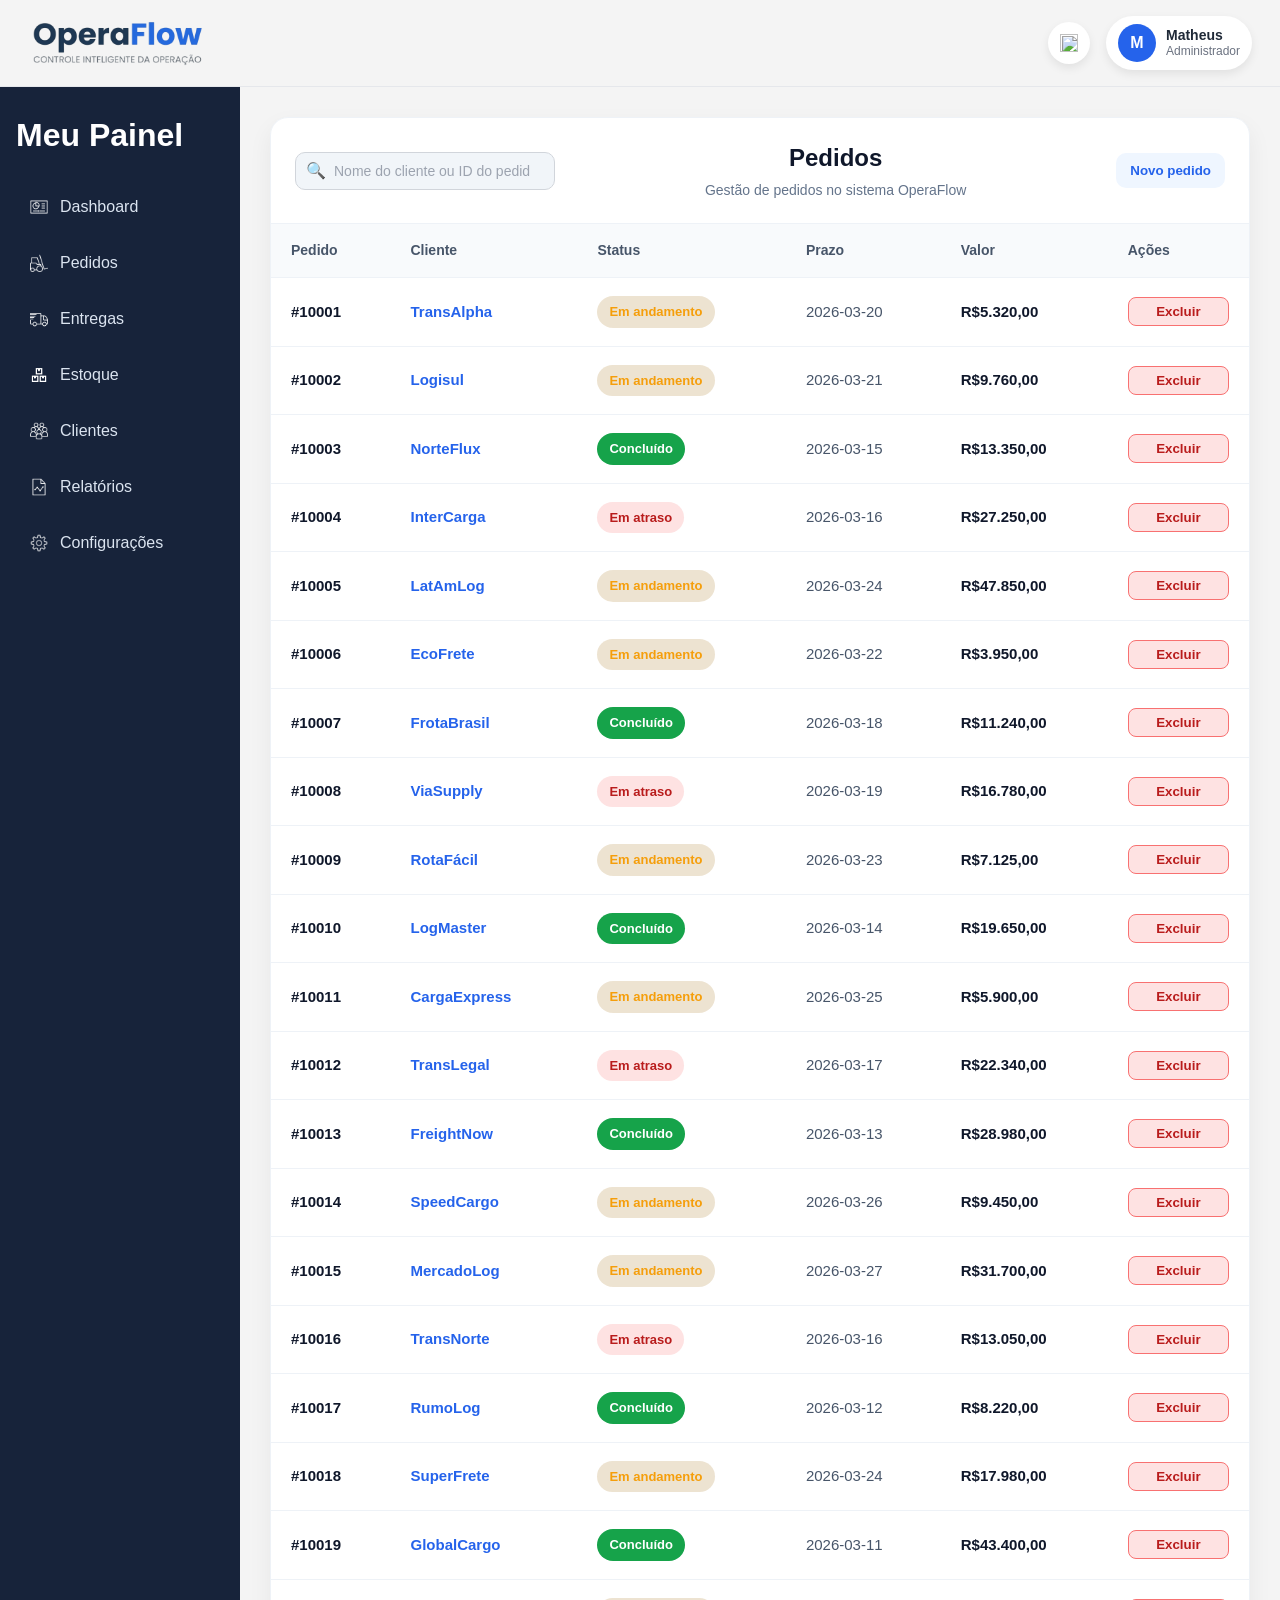
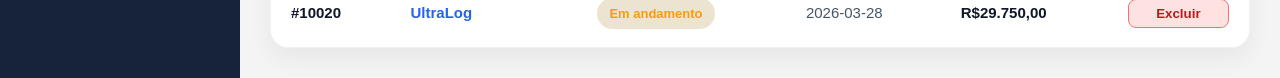
==== src/pages/pedidos.html @ 3db59c4e "primeiro commit" ====
﻿<!DOCTYPE html>
<html lang="pt-br">
<head>
  <meta charset="UTF-8">
  <meta name="viewport" content="width=device-width, initial-scale=1.0">
  <title>OperaFlow - Pedidos</title>
  <link rel="icon" type="image/x-icon" href="../assets/img/favicon.png">
  <link rel="stylesheet" href="../assets/css/style.css">
</head>
<body>

  <header class="cabecalho">
    <div class="logo">
      <img src="../assets/img/logo (1).png" alt="logo da empresa OperaFlow">
    </div>

    <div class="header-acoes">
      <button class="btn-icone" aria-label="Notificações">
        <img src="/img/icons8-alarmes-60.png" alt="">
      </button>

      <div class="usuario-box">
        <div class="usuario-avatar">M</div>
        <div class="usuario-info">
          <strong>Matheus</strong>
          <span>Administrador</span>
        </div>
      </div>
    </div>
  </header>

  <div class="dashboard">
    <aside class="dashboard-sidebar">
      <h2>Meu Painel</h2>
      <nav>
        <ul>
          <li><a href="./Dashboard.html"><img src="../assets/img/icons8-painel-de-controle-50.png" alt=""><span>Dashboard</span></a></li>
          <li><a href="./pedidos.html"><img src="../assets/img/icons8-empilhadeira-50 (1).png" alt=""><span>Pedidos</span></a></li>
          <li><a href="#"><img src="../assets/img/icons8-em-trânsito-50.png" alt=""><span>Entregas</span></a></li>
          <li><a href="#"><img src="../assets/img/icons8-caixas-32.png" alt=""><span>Estoque</span></a></li>
          <li><a href="#"><img src="../assets/img/icons8-clientes-50.png" alt=""><span>Clientes</span></a></li>
          <li><a href="#"><img src="../assets/img/icons8-relatórios-50.png" alt=""><span>Relatórios</span></a></li>
          <li><a href="#"><img src="../assets/img/icons8-configurações-50.png" alt=""><span>Configurações</span></a></li>
        </ul>
      </nav>
    </aside>

    <main class="conteudo">
      <section class="table-card">
        <div class="table-header">
          <div class="header-search">
            <span class="search-icon">🔍</span>
            <input id="filtro-pedidos" type="search" placeholder="Nome do cliente ou ID do pedido" aria-label="Pesquisar pedidos">
          </div>

          <div class="table-header-centro">
            <h2>Pedidos</h2>
            <p>Gestão de pedidos no sistema OperaFlow</p>
          </div>

          <button id="btn-novo-pedido" class="btn-secundario" type="button">Novo pedido</button>
        </div>

        <table>
          <thead>
            <tr>
              <th>Pedido</th>
              <th>Cliente</th>
              <th>Status</th>
              <th>Prazo</th>
              <th>Valor</th>
              <th>Ações</th>
            </tr>
          </thead>
          <tbody id="pedidos-tbody">
            <!-- registros carregados via JS -->
          </tbody>
        </table>
      </section>
    </main>
  </div>

  <div id="modal-pedido" class="modal-overlay" aria-hidden="true">
    <div class="modal-window" role="dialog" aria-modal="true" aria-labelledby="modal-title">
      <button id="modal-close" class="modal-close" aria-label="Fechar">×</button>
      <h2 id="modal-title">Novo Pedido</h2>
      <form action="#" method="post" class="pedido-form">
        <div class="field-group">
          <label for="pedido-id">Pedido</label>
          <input id="pedido-id" name="pedidoId" type="text" placeholder="#00000" required>
        </div>

        <div class="field-group">
          <label for="cliente">Cliente</label>
          <input id="cliente" name="cliente" type="text" placeholder="Nome do cliente" required>
        </div>

        <div class="field-group">
          <label for="status">Status</label>
          <select id="status" name="status" required>
            <option value="andamento">Em andamento</option>
            <option value="atraso">Em atraso</option>
            <option value="concluido">Concluído</option>
          </select>
        </div>

        <div class="field-group">
          <label for="prazo">Prazo</label>
          <input id="prazo" name="prazo" type="date" required>
        </div>

        <div class="field-group">
          <label for="quantidade">Quantidade</label>
          <input id="quantidade" name="quantidade" type="number" min="1" placeholder="1" required>
        </div>

        <div class="field-group">
          <label for="local-entrega">Local de entrega</label>
          <input id="local-entrega" name="localEntrega" type="text" placeholder="Rua, número, bairro" required>
        </div>

        <div class="separador-prioridade full-width">
          <h3>Informações de transporte (secundário)</h3>
        </div>

        <div class="field-group">
          <label for="motorista">Motorista responsável</label>
          <input id="motorista" name="motorista" type="text" placeholder="Nome do motorista">
        </div>

        <div class="field-group">
          <label for="placa-veiculo">Placa do veículo</label>
          <input id="placa-veiculo" name="placaVeiculo" type="text" placeholder="ABC-1234">
        </div>

        <div class="field-group full-width">
          <label for="observacoes">Observações</label>
          <textarea id="observacoes" name="observacoes" rows="3" placeholder="Notas internas (opcional)"></textarea>
        </div>

        <div class="field-group full-width">
          <label for="valor">Valor</label>
          <input id="valor" name="valor" type="text" placeholder="R$0,00" required>
        </div>

        <div class="field-group full-width">
          <button type="submit" class="btn-primario">Salvar Pedido</button>
        </div>
      </form>
    </div>
  </div>

  <div id="modal-detalhes" class="modal-overlay" aria-hidden="true">
    <div class="modal-window" role="dialog" aria-modal="true" aria-labelledby="modal-details-title">
      <button id="modal-det-close" class="modal-close" aria-label="Fechar detalhes">×</button>
      <h2 id="modal-details-title">Detalhes do Pedido</h2>
      <div class="detalhes-content">
        <dl>
          <dt>Pedido</dt><dd id="det-pedido">-</dd>
          <dt>Cliente</dt><dd id="det-cliente">-</dd>
          <dt>Status</dt><dd id="det-status">-</dd>
          <dt>Prazo</dt><dd id="det-prazo">-</dd>
          <dt>Valor</dt><dd id="det-valor">-</dd>
          <dt>Quantidade</dt><dd id="det-quantidade">-</dd>
          <dt>Local de entrega</dt><dd id="det-entrega">-</dd>
          <dt>Motorista</dt><dd id="det-motorista">-</dd>
          <dt>Placa do veículo</dt><dd id="det-placa">-</dd>
          <dt>Observações</dt><dd id="det-obs">-</dd>
        </dl>
      </div>
      <button id="btn-editar-pedido" type="button">Editar</button>
    </div>
  </div>

  <script src="../assets/js/pedidos.js"></script>
</body>
</html>
---- src/assets/css/style.css ----
* {
  margin: 0;
  padding: 0;
  box-sizing: border-box;
}

body {
  font-family: Arial, Helvetica, sans-serif;
  background: #f4f4f4;
  color: #333;
  line-height: 1.5;
}

/* HEADER */
.cabecalho {
  display: flex;
  justify-content: space-between;
  align-items: center;
  padding: 16px 28px;
  background: #f4f4f4;
  border-bottom: 1px solid #e5e7eb;
}

.logo-texto {
  font-size: 40px;
  font-weight: 700;
  color: #1e3a5f;
}

.logo-texto span {
  color: #2563eb;
}

.header-acoes {
  display: flex;
  align-items: center;
  gap: 16px;
}

.btn-icone {
  width: 42px;
  height: 42px;
  border: none;
  background: white;
  border-radius: 50%;
  display: flex;
  justify-content: center;
  align-items: center;
  cursor: pointer;
  box-shadow: 0 4px 10px rgba(0,0,0,0.08);
  transition: background 0.3s ease;
}

.btn-icone:hover {
  background: #e8eefc;
}

.btn-icone img {
  width: 18px;
  height: 18px;
}

.usuario-box {
  display: flex;
  align-items: center;
  gap: 10px;
  background: white;
  padding: 8px 12px;
  border-radius: 999px;
  box-shadow: 0 4px 10px rgba(0,0,0,0.08);
}

.usuario-avatar {
  width: 38px;
  height: 38px;
  border-radius: 50%;
  background: #2563eb;
  color: white;
  display: flex;
  justify-content: center;
  align-items: center;
  font-weight: bold;
}

.usuario-info {
  display: flex;
  flex-direction: column;
  line-height: 1.2;
}

.usuario-info strong {
  font-size: 14px;
  color: #1f2937;
}

.usuario-info span {
  font-size: 12px;
  color: #6b7280;
}

.logo img {
  height: 50px;
  width: auto;
  display: block;
}

.menu ul {
  display: flex;
  list-style: none;
  gap: 20px;
}

.menu a {
  text-decoration: none;
  color: white;
  font-weight: 500;
  transition: color 0.3s ease;
}

.menu a:hover {
  color: #60a5fa;
}

/* DASHBOARD */
.dashboard {
  display: flex;
  min-height: 100vh;
}

.sidebar {
  width: 220px;
  background: #1f2937;
  color: white;
  padding: 20px;
}

.sidebar h2 {
  margin-bottom: 20px;
}

.sidebar ul {
  list-style: none;
}

.sidebar li {
  margin-bottom: 15px;
}

.sidebar a {
  color: white;
  text-decoration: none;
  transition: color 0.3s ease;
}

.sidebar a:hover {
  color: #60a5fa;
}

.conteudo {
  flex: 1;
  padding: 30px;
  display: flex;
  flex-direction: column;
  gap: 24px;
}

/* CARDS DO DASHBOARD */

.kpi-card,
.table-card {
  backdrop-filter: blur(6px);
}

.cards-side {
  display: grid;
  grid-template-columns: repeat(3, 1fr);
  gap: 20px;
  margin-bottom: 30px;
}

.card-side {
  background: #FFFFFF;
  padding: 20px;
  border-radius: 8px;
  box-shadow: 0 4px 10px rgba(0, 0, 0, 0.1);
  text-align: center;
}

.card-side h3 {
  margin-bottom: 10px;
}

.card-side p {
  font-size: 22px;
  font-weight: bold;
  color: #2563eb;
}

.cards-side {
  display: grid;
  grid-template-columns: repeat(4, 1fr);
  gap: 20px;
  margin-bottom: 32px;
}

.cards-side {
  display: grid;
  grid-template-columns: repeat(4, 1fr);
  gap: 20px;
  margin-bottom: 32px;
}

.kpi-card {
  background: #ffffff;
  padding: 22px;
  border-radius: 16px;
  box-shadow: 0 10px 24px rgba(15, 23, 42, 0.06);
  border: 1px solid #eef2f7;
}

.kpi-label {
  display: block;
  font-size: 14px;
  color: #6b7280;
  margin-bottom: 10px;
}

.kpi-value {
  font-size: 30px;
  font-weight: 700;
  color: #111827;
}

.kpi-card.pedidos {
  border-left: 5px solid #2563eb;
}

.kpi-card.entregas {
  border-left: 5px solid #16a34a;
}

.kpi-card.pendencias {
  border-left: 5px solid #f59e0b;
}

.kpi-card.receita {
  border-left: 5px solid #7c3aed;
}

.cards-side {
  display: grid;
  grid-template-columns: repeat(4, 1fr);
  gap: 20px;
  margin-bottom: 32px;
}

.kpi-card {
  background: #ffffff;
  padding: 22px 24px;
  border-radius: 18px;
  box-shadow: 0 10px 24px rgba(15, 23, 42, 0.06);
  border: 1px solid #eef2f7;
  transition: transform 0.25s ease, box-shadow 0.25s ease;
}

.kpi-card:hover {
  transform: translateY(-4px);
  box-shadow: 0 14px 28px rgba(15, 23, 42, 0.10);
}

.kpi-label {
  display: block;
  font-size: 14px;
  color: #64748b;
  margin-bottom: 12px;
  font-weight: 500;
}

.kpi-value {
  display: block;
  font-size: 40px;
  font-weight: 700;
  letter-spacing: -1px;
  line-height: 1;
}

.kpi-subvalue {
  display: block;
  margin-top: 6px;
  font-size: 14px;
  font-weight: 600;
  color: #475569;
}

/* cor do valor por tipo */
.kpi-card.pedidos .kpi-value {
  color: #2563eb;
}

.kpi-card.entregas .kpi-value {
  color: #16a34a;
}

.kpi-card.pendencias .kpi-value {
  color: #f59e0b;
}

.kpi-card.receita .kpi-value {
  color: #7c3aed;
}
/* TABELA */
.table-card {
  background: #ffffff;
  border-radius: 18px;
  box-shadow: 0 10px 24px rgba(15, 23, 42, 0.06);
  border: 1px solid #eef2f7;
  overflow: hidden;
}

.table-header {
  display: flex;
  justify-content: space-between;
  align-items: center;
  padding: 22px 24px;
  border-bottom: 1px solid #eef2f7;
  gap: 20px;
}

.table-header-centro {
  display: flex;
  flex-direction: column;
  align-items: center;
  flex: 1;
  min-width: 260px;
}

.table-header-centro h2 {
  font-size: 24px;
  color: #0f172a;
  margin: 0;
}

.table-header-centro p {
  font-size: 14px;
  color: #64748b;
  margin: 4px 0 0;
}

.header-search {
  display: flex;
  align-items: center;
  background: #f1f5f9;
  border: 1px solid #d1d5db;
  border-radius: 10px;
  padding: 6px 10px;
  min-width: 260px;
  max-width: 420px;
}

.search-icon {
  margin-right: 8px;
  color: #111;
  font-size: 16px;
}

.header-search input {
  width: 100%;
  border: none;
  background: transparent;
  outline: none;
  font-size: 14px;
  color: #1f2937;
}

.header-search input::placeholder {
  color: #9ca3af;
}

.header-search input {
  width: 100%;
  border: none;
  background: transparent;
  outline: none;
  font-size: 14px;
  color: #1f2937;
}

.header-search input::placeholder {
  color: #9ca3af;
}

.table-header button {
  margin: 0;
}


.btn-secundario {
  width: auto;
  padding: 10px 14px;
  background: #eff6ff;
  color: #2563eb;
  border: none;
  border-radius: 10px;
  font-weight: 600;
  cursor: pointer;
  transition: background 0.3s ease;
}

.btn-secundario:hover {
  background: #dbeafe;
}

.btn-primario {
  padding: 12px 20px;
  background: #2563eb;
  color: white;
  border: none;
  border-radius: 10px;
  cursor: pointer;
  font-weight: 700;
  font-size: 15px;
}

.btn-primario:hover {
  background: #1d4ed8;
}

table {
  width: 100%;
  border-collapse: collapse;
}

thead th {
  background: #f8fafc;
  color: #475569;
  font-size: 14px;
  font-weight: 600;
  text-align: left;
  padding: 16px 20px;
}

tbody td {
  padding: 18px 20px;
  border-top: 1px solid #eef2f7;
  color: #1f2937;
  font-size: 15px;
}

tbody tr:hover {
  background: #f9fbff;
}

.valor {
  font-weight: 700;
  color: #0f172a;
}

.modal-overlay {
  position: fixed;
  inset: 0;
  background: rgba(15, 23, 42, 0.55);
  display: none;
  justify-content: center;
  align-items: center;
  z-index: 999;
  padding: 20px;
}

#modal-pedido.modal-overlay {
  z-index: 1000;
}

#modal-detalhes.modal-overlay {
  z-index: 1001;
}

.modal-overlay.modal-open {
  display: flex;
}

.modal-window {
  width: min(90%, 720px);
  max-width: 720px;
  max-height: 90vh;
  overflow-y: auto;
  background: white;
  border-radius: 18px;
  box-shadow: 0 20px 48px rgba(15, 23, 42, 0.35);
  padding: 30px;
  position: relative;
  display: block;
}

.modal-window h2 {
  margin: 0 0 16px;
  font-size: 26px;
  color: #0f172a;
  font-weight: 700;
  text-align: center;
}

.modal-window > * + * {
  margin-top: 14px;
}

.pedido-form {
  display: grid;
  grid-template-columns: 1fr;
  gap: 14px;
  width: 100%;
  max-width: 720px;
  margin: 0 auto;
}

.field-group {
  display: flex;
  flex-direction: column;
  gap: 6px;
}

.pedido-form button {
  width: 170px;
  margin: 20px auto 0; /* separa do último input */
  padding: 12px 20px 16px; /* padding-bottom maior para ficar visualmente mais central */
  display: block;
}

.pedido-form .field-group:last-child {
  margin-top: 28px;
  margin-bottom: 8px;
}


.modal-close {
  position: absolute;
  top: 16px;
  right: 16px;
  border: 0;
  background: #f8fafc;
  color: #1f2937;
  width: 36px;
  height: 36px;
  border-radius: 999px;
  cursor: pointer;
  font-size: 20px;
  line-height: 1;
}

.modal-close:hover {
  background: #e2e8f0;
}

.pedido-form {
  display: grid;
  grid-template-columns: 1fr;
  gap: 16px;
  width: 100%;
  max-width: 720px;
  margin: 0 auto;
}

.pedido-form label {
  display: block;
  font-size: 14px;
  color: #374151;
  margin-bottom: 5px;
}

.pedido-form input,
.pedido-form select {
  transition: border-color 0.25s ease, box-shadow 0.25s ease;
}

.pedido-form input:focus,
.pedido-form select:focus {
  outline: none;
  border-color: #3b82f6;
  box-shadow: 0 0 0 3px rgba(59, 130, 246, 0.15);
  background: #ffffff;
}

.pedido-form .field-group {
  display: flex;
  flex-direction: column;
  gap: 6px;
}

.pedido-form .field-group.full-width {
  grid-column: 1 / -1;
}

.pedido-form textarea {
  width: 100%;
  min-height: 90px;
  padding: 10px 12px;
  border: 1px solid #d1d5db;
  border-radius: 8px;
  background: #f8fafc;
  color: #1f2937;
  resize: vertical;
}

.pedido-form input,
.pedido-form select {
  width: 100%;
  padding: 11px 14px;
  border: 1px solid #d1d5db;
  border-radius: 10px;
  background: #f8fafc;
  color: #1f2937;
}

.pedido-form input:focus,
.pedido-form select:focus {
  outline: none;
  border-color: #3b82f6;
  background: #ffffff;
}

.pedido-form button {
  grid-column: 1 / -1;
  padding: 12px 20px;
  background: #2563eb;
  color: white;
  border: none;
  border-radius: 10px;
  cursor: pointer;
  font-weight: 700;
  font-size: 15px;
  width: fit-content;
  margin: 0 auto;
}

.pedido-form button:hover {
  background: #1d4ed8;
}

.btn-excluir {
  padding: 6px 10px;
  border: 1px solid #f87171;
  border-radius: 8px;
  background: #fee2e2;
  color: #b91c1c;
  font-weight: 600;
  cursor: pointer;
}

.btn-excluir:hover {
  background: #fecaca;
  border-color: #ef4444;
}

.detalhes-content {
  background: #f8fafc;
  padding: 16px;
  border-radius: 10px;
}

.detalhes-content dl {
  display: grid;
  grid-template-columns: max-content 1fr;
  gap: 8px 18px;
}

.detalhes-content dt {
  font-weight: 700;
  color: #1f2937;
}

.detalhes-content dd {
  margin: 0;
  color: #334155;
}

#btn-editar-pedido {
  cursor: pointer;
  border: 1px solid #2563eb;
  background: white;
  color: #2563eb;
  border-radius: 8px;
  padding: 8px 14px;
  font-weight: 700;
  margin-top: 16px;
}

#btn-editar-pedido:hover {
  background: #eff6ff;
}

.cliente-link {
  color: #2563eb;
  text-decoration: none;
  font-weight: 600;
}

.cliente-link:hover {
  text-decoration: underline;
}

.separador-prioridade {
  grid-column: 1 / -1;
}

.separador-prioridade h3 {
  margin: 16px 0 8px;
  color: #374151;
  font-size: 14px;
  font-weight: 700;
  border-bottom: 1px solid #d1d5db;
  padding-bottom: 4px;
}

.status {
  display: inline-block;
  padding: 3px 10px;
  border-radius: 999px;
  font-size: 12px;
  font-weight: 600;
  color: #ffffff;
}

.status-andamento {
  background: #3b82f6;
}

.status-atraso {
  background: #ef4444;
}

.status-concluido {
  background: #16a34a;
}

.form-card {
  margin-top: 24px;
  background: #ffffff;
  border-radius: 12px;
  border: 1px solid #e5e7eb;
  padding: 18px;
}

.pedido-form {
  display: grid;
  grid-template-columns: 1fr 1fr;
  gap: 14px;
}

.pedido-form label {
  font-size: 14px;
  color: #374151;
  margin-bottom: 5px;
}

.pedido-form input,
.pedido-form select {
  width: 100%;
  padding: 10px 12px;
  border: 1px solid #d1d5db;
  border-radius: 8px;
  background: #f8fafc;
  color: #1f2937;
}

.pedido-form input:focus,
.pedido-form select:focus {
  outline: none;
  border-color: #3b82f6;
  background: #ffffff;
}

.pedido-form button {
  grid-column: 1 / -1;
  width: fit-content;
  padding: 11px 16px;
  background: #2563eb;
  color: white;
  border: none;
  border-radius: 8px;
  cursor: pointer;
  font-weight: 700;
}

.pedido-form button:hover {
  background: #1d4ed8;
}

/* SEÇÃO DE CARDS DE USUÁRIOS */
.cards {
  margin: 50px 0;
  display: flex;
  justify-content: center;
  flex-wrap: wrap;
  gap: 20px;
  padding: 0 20px;
}

.card {
  width: 100%;
  max-width: 280px;
  background: white;
  border-radius: 8px;
  padding: 20px;
  box-shadow: 0 4px 10px rgba(0, 0, 0, 0.1);
  text-align: center;
  transition: transform 0.3s ease;
}

.card:hover {
  transform: translateY(-5px);
}

.avatar {
  width: 80px;
  height: 80px;
  margin: 0 auto 15px;
  border-radius: 50%;
  background: #2563eb;
  color: white;
  display: flex;
  justify-content: center;
  align-items: center;
  font-size: 24px;
  font-weight: bold;
}

.card h2 {
  margin-bottom: 10px;
  font-size: 20px;
}

.card p {
  margin: 5px 0;
}

/* FORMULÁRIO */
.container {
  margin: 50px 0;
  display: flex;
  justify-content: center;
  padding: 0 20px;
}

.formulario {
  background: white;
  padding: 25px 20px;
  border-radius: 8px;
  width: 100%;
  max-width: 350px;
  box-shadow: 0 4px 10px rgba(0, 0, 0, 0.1);
}

.formulario h1 {
  margin-bottom: 20px;
  text-align: center;
}

.campo {
  display: flex;
  flex-direction: column;
  margin-bottom: 15px;
}

.campo label {
  margin-bottom: 6px;
  font-weight: 600;
}

.campo input {
  padding: 10px;
  border: 1px solid #ccc;
  border-radius: 5px;
}

.campo input:focus {
  border-color: #2563eb;
  outline: none;
}

/* BOTÕES */
button {
  width: 100%;
  padding: 10px;
  background: #2563eb;
  color: white;
  border: none;
  border-radius: 5px;
  cursor: pointer;
  transition: background 0.3s ease;
}

button:hover {
  background: #1d4ed8;
}

.imagem {
  width: 100%;
  height: 150px;
  background: #ddd;
  margin-bottom: 15px;
  display: flex;
  justify-content: center;
  align-items: center;
  border-radius: 6px;
}

.preco {
  font-weight: bold;
  margin: 10px 0;
  color: green;
}

/* RESPONSIVIDADE */
@media (max-width: 992px) {
  .cards-side {
    grid-template-columns: repeat(2, 1fr);
  }

  .grid-produtos {
    grid-template-columns: repeat(2, 1fr);
  }
}

@media (max-width: 768px) {
  .cabecalho {
    flex-direction: column;
    gap: 15px;
    text-align: center;
  }

  .modal-overlay {
    position: fixed;
    inset: 0;
    background: rgba(15, 23, 42, 0.6);
    display: none;
    justify-content: center;
    align-items: center;
    z-index: 999;
    padding: 20px;
  }

  .modal-overlay.modal-open {
    display: flex;
  }

  .modal-window {
    width: min(100%, 520px);
    max-height: 90vh;
    overflow-y: auto;
    background: white;
    border-radius: 14px;
    box-shadow: 0 16px 40px rgba(15, 23, 42, 0.35);
    padding: 24px;
    position: relative;
  }

  .modal-close {
    position: absolute;
    top: 12px;
    right: 12px;
    border: 0;
    background: #f8fafc;
    color: #1f2937;
    width: 34px;
    height: 34px;
    border-radius: 999px;
    cursor: pointer;
    font-size: 20px;
    line-height: 1;
  }

  .modal-close:hover {
    background: #e2e8f0;
  }

  .table-card {
    overflow: visible;
  }

  .btn-secundario {
    white-space: nowrap;
  }

  .menu ul {
    flex-direction: column;
    gap: 10px;
  }

  .dashboard {
    flex-direction: column;
    min-height: auto;
  }

  .sidebar {
    width: 100%;
  }

  .conteudo {
    padding: 20px;
  }

  .cards-side {
    grid-template-columns: 1fr;
  }

  .grid-produtos {
    grid-template-columns: 1fr;
  }

  table {
    font-size: 14px;
  }

  th,
  td {
    padding: 10px;
  }
}

@media (max-width: 480px) {
  .cabecalho {
    padding: 15px 20px;
  }

  .conteudo {
    padding: 15px;
  }

  .formulario {
    padding: 20px 15px;
  }

  .card,
  .card-side,
  .produto {
    max-width: 100%;
  }

  .avatar {
    width: 70px;
    height: 70px;
    font-size: 20px;
  }
}

.dashboard-sidebar {
  width: 240px;
  background: #17233a;
  color: white;
  padding: 24px 16px;
  min-height: 100vh;
}

.dashboard-sidebar h2 {
  font-size: 32px;
  margin-bottom: 24px;
  font-weight: 700;
}

.dashboard-sidebar ul {
  list-style: none;
}

.dashboard-sidebar li {
  margin-bottom: 8px;
}

.dashboard-sidebar a {
  display: flex;
  align-items: center;
  gap: 12px;
  color: #dbe4f0;
  text-decoration: none;
  padding: 12px 14px;
  border-radius: 10px;
  font-size: 16px;
  transition: all 0.3s ease;
}

.dashboard-sidebar a:hover {
  background: rgba(255, 255, 255, 0.08);
  color: #ffffff;
}

.dashboard-sidebar a.ativo {
  background: #2563eb;
  color: white;
}

.dashboard-sidebar a img {
  width: 18px;
  height: 18px;
}

/* STATUS */

.status {
  display: inline-flex;
  align-items: center;
  padding: 6px 12px;
  border-radius: 999px;
  font-size: 13px;
  font-weight: 600;
}

.status-andamento {
  background: #ece2ceef;
  color: #f59e0b;
}

.status-atraso {
  background: #fee2e2;
  color: #b91c1c;
}

.status-entregue {
  background: #dcfce7;
  color: #166534;
}

td:nth-child(4) {
  color: #475569;
}

tbody td:first-child {
  font-weight: 700;
  color: #0f172a;
}
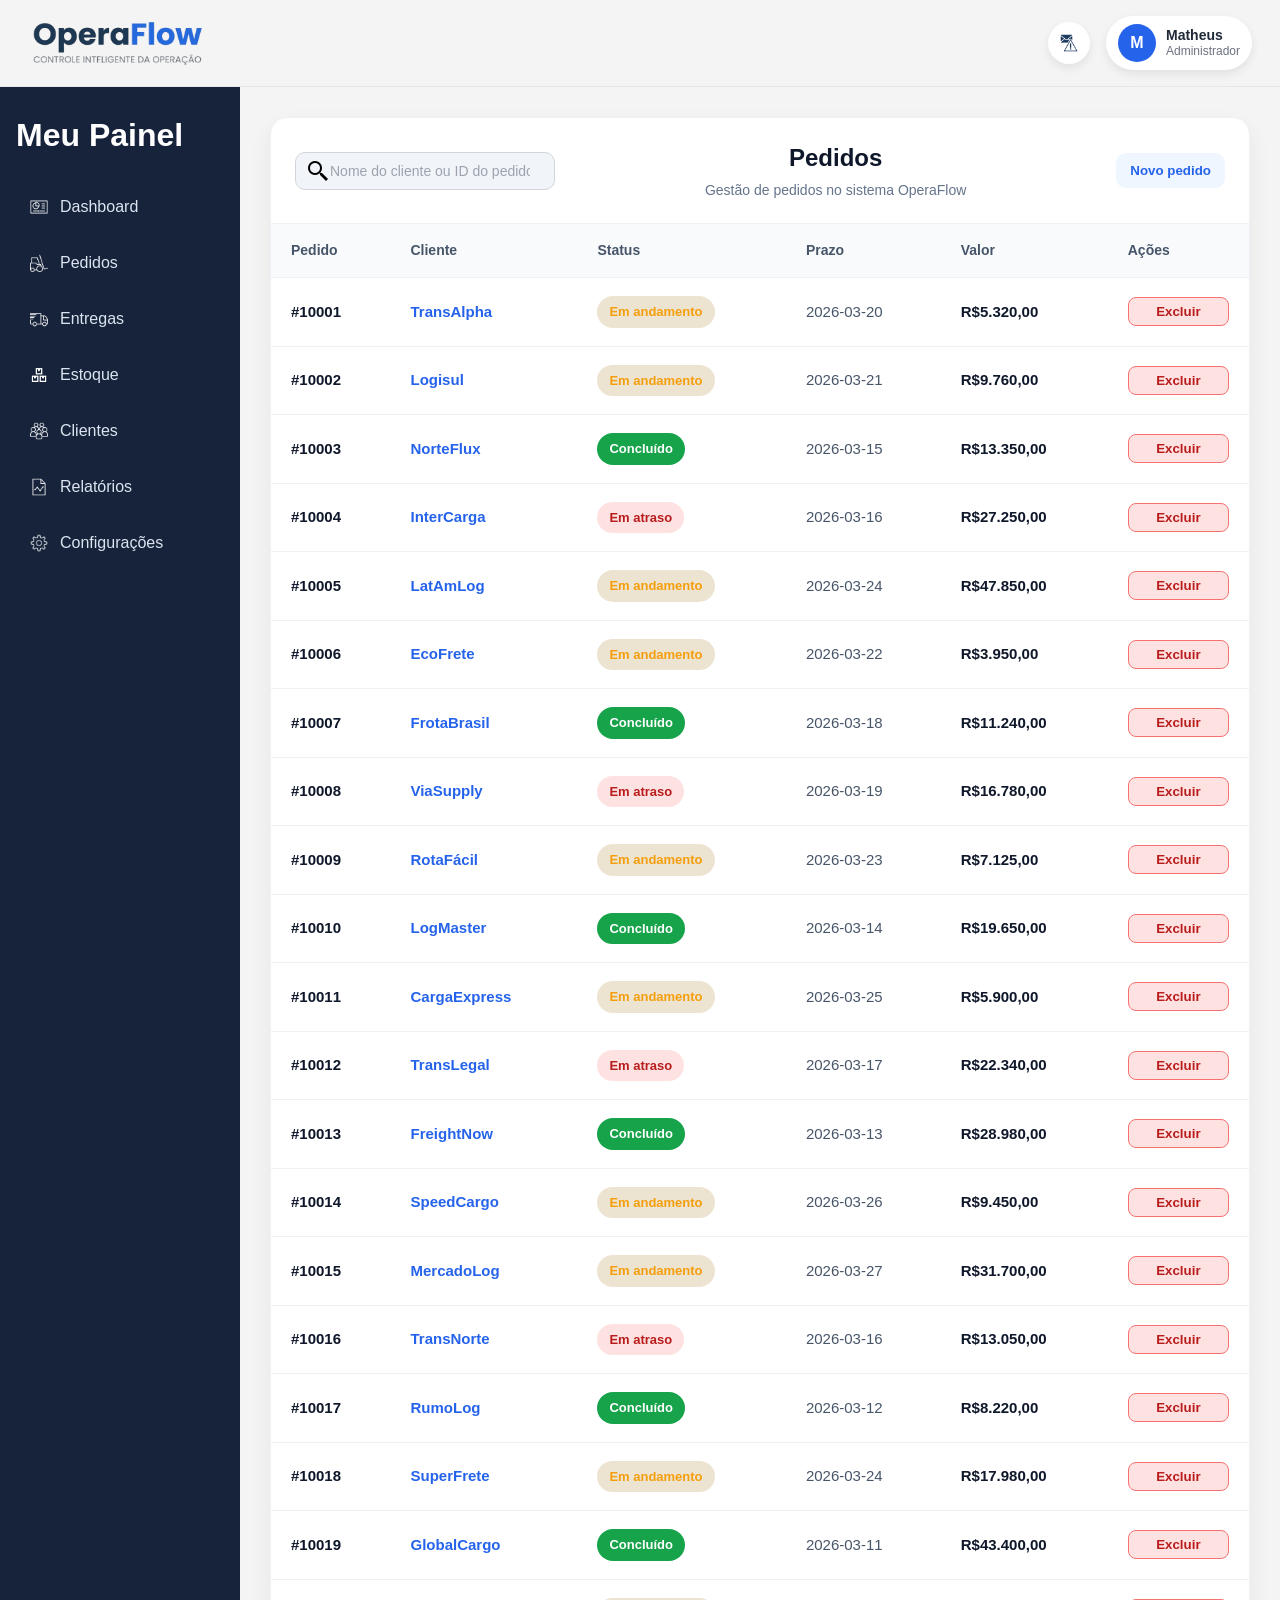
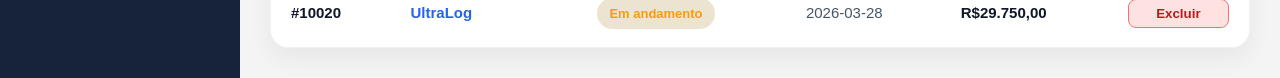
==== commit d9718a96: "ajustes finais" ====
--- a/src/pages/pedidos.html
+++ b/src/pages/pedidos.html
@@ -10,13 +10,14 @@
 <body>
 
   <header class="cabecalho">
+    <button id="btn-toggle-sidebar" class="btn-menu" aria-label="Abrir menu">⋮</button>
     <div class="logo">
       <img src="../assets/img/logo (1).png" alt="logo da empresa OperaFlow">
     </div>
 
     <div class="header-acoes">
       <button class="btn-icone" aria-label="Notificações">
-        <img src="/img/icons8-alarmes-60.png" alt="">
+      <img src="/src/assets/img/icons8-alarmes-60.png" alt="">
       </button>
 
       <div class="usuario-box">
@@ -34,7 +35,7 @@
       <h2>Meu Painel</h2>
       <nav>
         <ul>
-          <li><a href="./Dashboard.html"><img src="../assets/img/icons8-painel-de-controle-50.png" alt=""><span>Dashboard</span></a></li>
+          <li><a href="./index.html"><img src="../assets/img/icons8-painel-de-controle-50.png" alt=""><span>Dashboard</span></a></li>
           <li><a href="./pedidos.html"><img src="../assets/img/icons8-empilhadeira-50 (1).png" alt=""><span>Pedidos</span></a></li>
           <li><a href="#"><img src="../assets/img/icons8-em-trânsito-50.png" alt=""><span>Entregas</span></a></li>
           <li><a href="#"><img src="../assets/img/icons8-caixas-32.png" alt=""><span>Estoque</span></a></li>
@@ -49,10 +50,9 @@
       <section class="table-card">
         <div class="table-header">
           <div class="header-search">
-            <span class="search-icon">🔍</span>
+            <img src="/src/assets/img/icons8-pesquisar-24.png" alt="">
             <input id="filtro-pedidos" type="search" placeholder="Nome do cliente ou ID do pedido" aria-label="Pesquisar pedidos">
           </div>
-
           <div class="table-header-centro">
             <h2>Pedidos</h2>
             <p>Gestão de pedidos no sistema OperaFlow</p>
@@ -168,10 +168,37 @@
           <dt>Observações</dt><dd id="det-obs">-</dd>
         </dl>
       </div>
-      <button id="btn-editar-pedido" type="button">Editar</button>
-    </div>
-  </div>
-
+      <div class="detalhes-actions">
+        <button id="btn-editar-pedido" type="button" class="btn-secundario">Editar</button>
+        <button id="btn-adicionar-pedido" type="button" class="btn-primario">Adicionar Pedido</button>
+      </div>
+    </div>
+  </div>
+
+  <div id="page-transition" class="page-transition" aria-hidden="true">
+    <img class="transition-logo" src="../assets/img/logo (1).png" alt="Carregando OperaFlow">
+    <div class="transition-spinner" aria-label="Carregando..."></div>
+  </div>
+
+  <script>
+    document.addEventListener('DOMContentLoaded', () => {
+      const transition = document.getElementById('page-transition');
+      document.querySelectorAll('a[href]').forEach((link) => {
+        const href = link.getAttribute('href');
+        if (href.startsWith('#') || href.startsWith('mailto:') || href.startsWith('tel:')) return;
+        link.addEventListener('click', (event) => {
+          const url = link.href;
+          if (!url) return;
+          event.preventDefault();
+          transition.classList.add('visible');
+          transition.setAttribute('aria-hidden', 'false');
+          setTimeout(() => {
+            window.location.href = url;
+          }, 550);
+        });
+      });
+    });
+  </script>
   <script src="../assets/js/pedidos.js"></script>
 </body>
 </html>
--- a/src/assets/css/style.css
+++ b/src/assets/css/style.css
@@ -268,9 +268,48 @@
   box-shadow: 0 14px 28px rgba(15, 23, 42, 0.10);
 }
 
-.kpi-label {
-  display: block;
-  font-size: 14px;
+.page-transition {
+  position: fixed;
+  inset: 0;
+  display: none;
+  justify-content: center;
+  align-items: center;
+  flex-direction: column;
+  gap: 20px;
+  background: rgba(15, 23, 42, 0.75);
+  z-index: 20000;
+  transition: opacity 0.25s ease;
+}
+
+.page-transition.visible {
+  display: flex;
+  opacity: 1;
+}
+
+.transition-logo {
+  width: 100px;
+  height: 100px;
+  animation: pulse 1.1s infinite ease-in-out;
+}
+
+.transition-spinner {
+  width: 50px;
+  height: 50px;
+  border: 4px solid rgba(255, 255, 255, 0.3);
+  border-top-color: #ffffff;
+  border-radius: 50%;
+  animation: spin 0.8s linear infinite;
+}
+
+@keyframes pulse {
+  0%, 100% { transform: scale(1); }
+  50% { transform: scale(1.25); }
+}
+
+@keyframes spin {
+  0% { transform: rotate(0deg); }
+  100% { transform: rotate(360deg); }
+}
   color: #64748b;
   margin-bottom: 12px;
   font-weight: 500;
@@ -310,11 +349,29 @@
 }
 /* TABELA */
 .table-card {
+  position: relative;
+  z-index: 0;
   background: #ffffff;
   border-radius: 18px;
   box-shadow: 0 10px 24px rgba(15, 23, 42, 0.06);
   border: 1px solid #eef2f7;
   overflow: hidden;
+}
+
+.modal-overlay {
+  z-index: 9999;
+}
+
+.modal-window {
+  z-index: 10000;
+}
+
+#modal-pedido.modal-overlay {
+  z-index: 10001;
+}
+
+#modal-detalhes.modal-overlay {
+  z-index: 10002;
 }
 
 .table-header {
@@ -423,6 +480,159 @@
 
 .btn-primario:hover {
   background: #1d4ed8;
+}
+
+.btn-menu {
+  display: none;
+  background: transparent;
+  border: 1px solid #d1d5db;
+  border-radius: 8px;
+  width: 44px;
+  height: 44px;
+  margin-right: 12px;
+  color: #0f172a;
+  cursor: pointer;
+  font-size: 20px;
+}
+
+.btn-menu:hover {
+  background: #f1f5f9;
+}
+
+@media (max-width: 992px) {
+  .btn-menu {
+    display: inline-flex;
+    justify-content: center;
+    align-items: center;
+  }
+
+  .dashboard-sidebar {
+    position: fixed;
+    top: 0;
+    left: 0;
+    height: 100vh;
+    z-index: 990;
+    transform: translateX(-110%);
+    width: 250px;
+    box-shadow: 6px 0 30px rgba(0, 0, 0, 0.25);
+    transition: transform 0.3s ease;
+  }
+
+  .dashboard-sidebar.sidebar-open {
+    transform: translateX(0);
+  }
+
+  .sidebar-backdrop {
+    position: fixed;
+    inset: 0;
+    z-index: 980;
+    background: rgba(0, 0, 0, 0.35);
+    display: none;
+  }
+
+  .sidebar-backdrop.active {
+    display: block;
+  }
+
+  .dashboard {
+    flex-direction: column;
+  }
+
+  .conteudo {
+    padding: 20px;
+  }
+
+  .table-card {
+    overflow: visible;
+  }
+
+  .cards-side {
+    grid-template-columns: 1fr;
+  }
+
+  .grid-produtos {
+    grid-template-columns: 1fr;
+  }
+
+  table {
+    font-size: 14px;
+  }
+
+  th,
+  td {
+    padding: 10px;
+  }
+}
+
+@media (max-width: 768px) {
+  .cabecalho {
+    flex-direction: column;
+    gap: 15px;
+    text-align: center;
+  }
+
+  .conteudo {
+    padding: 20px;
+  }
+
+  .cards-side {
+    grid-template-columns: 1fr;
+  }
+
+  .grid-produtos {
+    grid-template-columns: 1fr;
+  }
+
+  .status {
+    font-size: 11px;
+    padding: 4px 8px;
+  }
+
+  .table-header .header-search {
+    width: 100%;
+    margin-bottom: 8px;
+  }
+
+  .table-header .header-message {
+    font-size: 12px;
+    color: #52606d;
+    margin-bottom: 10px;
+  }
+
+  table {
+    font-size: 14px;
+  }
+
+  th,
+  td {
+    padding: 10px;
+  }
+}
+
+@media (max-width: 480px) {
+  .cabecalho {
+    padding: 15px 20px;
+  }
+
+  .conteudo {
+    padding: 15px;
+  }
+
+  .formulario {
+    padding: 20px 15px;
+  }
+
+  .card,
+  .card-side,
+  .produto {
+    max-width: 100%;
+  }
+
+  .avatar {
+    width: 70px;
+    height: 70px;
+    font-size: 20px;
+  }
 }
 
 table {
@@ -1048,6 +1258,23 @@
   color: white;
   padding: 24px 16px;
   min-height: 100vh;
+  transition: transform 0.3s ease;
+}
+
+.dashboard-sidebar.sidebar-closed {
+  transform: translateX(-110%);
+}
+
+.sidebar-backdrop {
+  display: none;
+  position: fixed;
+  inset: 0;
+  background: rgba(0, 0, 0, 0.35);
+  z-index: 980;
+}
+
+.sidebar-backdrop.active {
+  display: block;
 }
 
 .dashboard-sidebar h2 {
